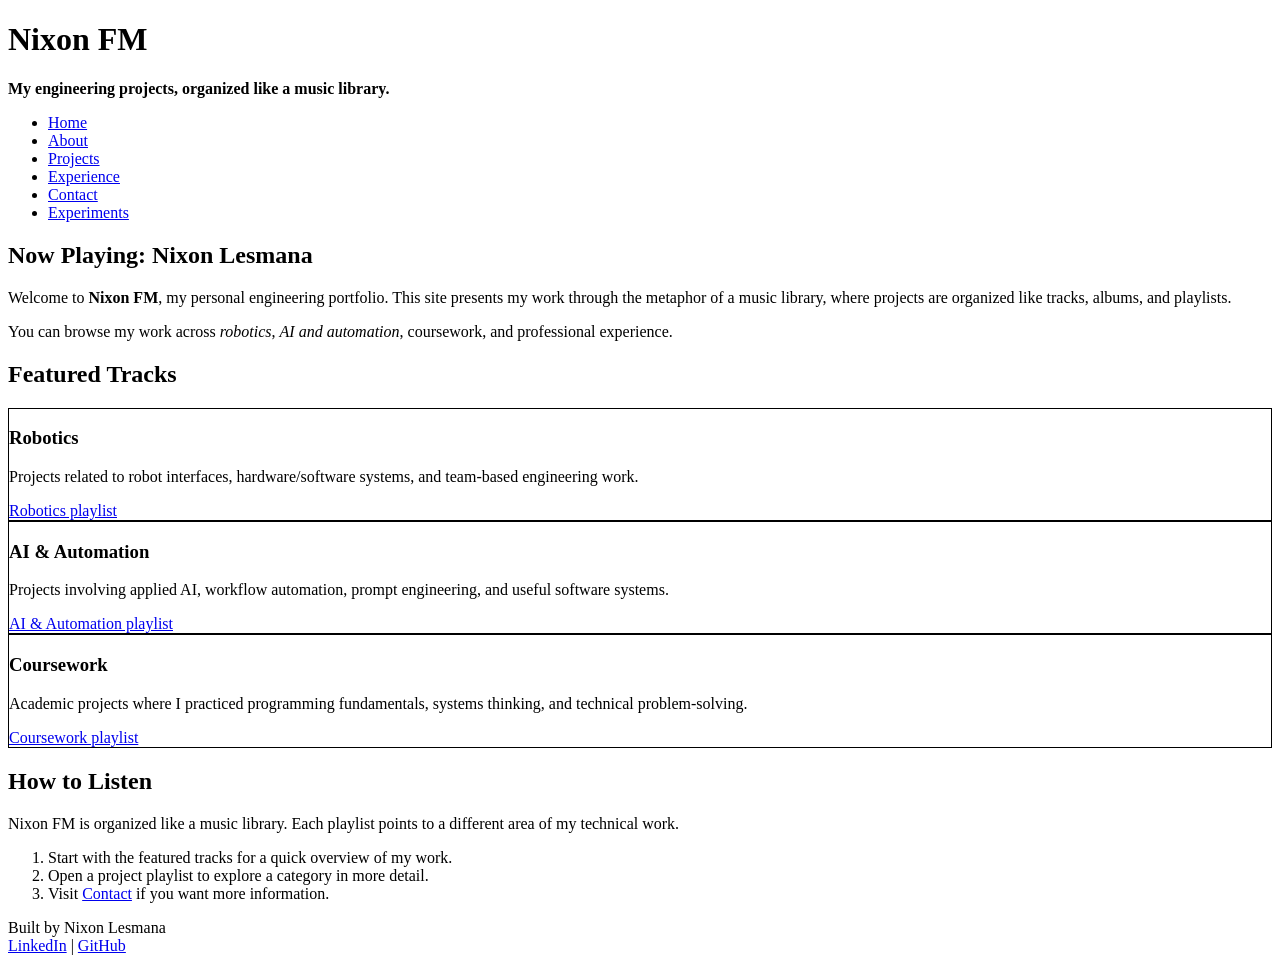
==== index.html @ f8b34757 "Add initial home page structure" ====
<!DOCTYPE html>
<html lang="en">

<head>
    <meta charset="utf-8">
    <meta name="viewport" content="width=device-width, initial-scale=1">
    <meta name="description" content="Nixon FM is Nixon Lesmana's music library inspired engineering portfolio.">
    <title>Nixon FM | Home</title>
    <link rel="author" href="about.html">

    <style>
        project-track {
            display: block;
            border: 1px solid black;
        }
    </style>

    <script>
        class HelloWorld extends HTMLElement {
            connectedCallback() {
                console.log("Hello World!");
            }
        }

        customElements.define("hello-world", HelloWorld);
    </script>
</head>

<body>
    <header>
        <h1>Nixon FM</h1>
        <p><strong>My engineering projects, organized like a music library.</strong></p>

        <nav aria-label="Main navigation">
            <ul>
                <li><a href="index.html" aria-current="page">Home</a></li>
                <li><a href="about.html">About</a></li>
                <li><a href="projects.html">Projects</a></li>
                <li><a href="experience.html">Experience</a></li>
                <li><a href="contact.html">Contact</a></li>
                <li><a href="experiments.html">Experiments</a></li>
            </ul>
        </nav>
    </header>

    <main>
        <section id="intro">
            <h2>Now Playing: Nixon Lesmana</h2>
            <p>
                Welcome to <b>Nixon FM</b>, my personal engineering portfolio. This site presents my work
                through the metaphor of a music library, where projects are organized like tracks,
                albums, and playlists.
            </p>
            <p>
                You can browse my work across <em>robotics</em>, <em>AI and automation</em>,
                coursework, and professional experience.
            </p>
            <hello-world></hello-world>
        </section>

        <section id="featured">
            <h2>Featured Tracks</h2>

            <!-- Custom semantic element for the music-library track -->
            <project-track>
                <article>
                    <h3>Robotics</h3>
                    <p>
                        Projects related to robot interfaces, hardware/software systems, and team-based
                        engineering work.
                    </p>
                    <a href="robotics.html">Robotics playlist</a>
                </article>
            </project-track>

            <project-track>
                <article>
                    <h3>AI &amp; Automation</h3>
                    <p>
                        Projects involving applied AI, workflow automation, prompt engineering, and useful
                        software systems.
                    </p>
                    <a href="ai-automation.html">AI &amp; Automation playlist</a>
                </article>
            </project-track>

            <project-track>
                <article>
                    <h3>Coursework</h3>
                    <p>
                        Academic projects where I practiced programming fundamentals, systems thinking,
                        and technical problem-solving.
                    </p>
                    <a href="coursework.html">Coursework playlist</a>
                </article>
            </project-track>
        </section>

        <section id="library">
            <h2>How to Listen</h2>
            <p>
                Nixon FM is organized like a music library. Each playlist points to a different
                area of my technical work.
            </p>

            <ol>
                <li>Start with the featured tracks for a quick overview of my work.</li>
                <li>Open a project playlist to explore a category in more detail.</li>
                <li>Visit <a href="contact.html">Contact</a> if you want more information.</li>
            </ol>
        </section>
    </main>

    <footer>
        <p>
            <span>Built by Nixon Lesmana</span><br>
            <a href="https://www.linkedin.com/in/nixon-lesmana/">LinkedIn</a> |
            <a href="https://github.com/NixonLesmana">GitHub</a>
        </p>
    </footer>
</body>

</html>
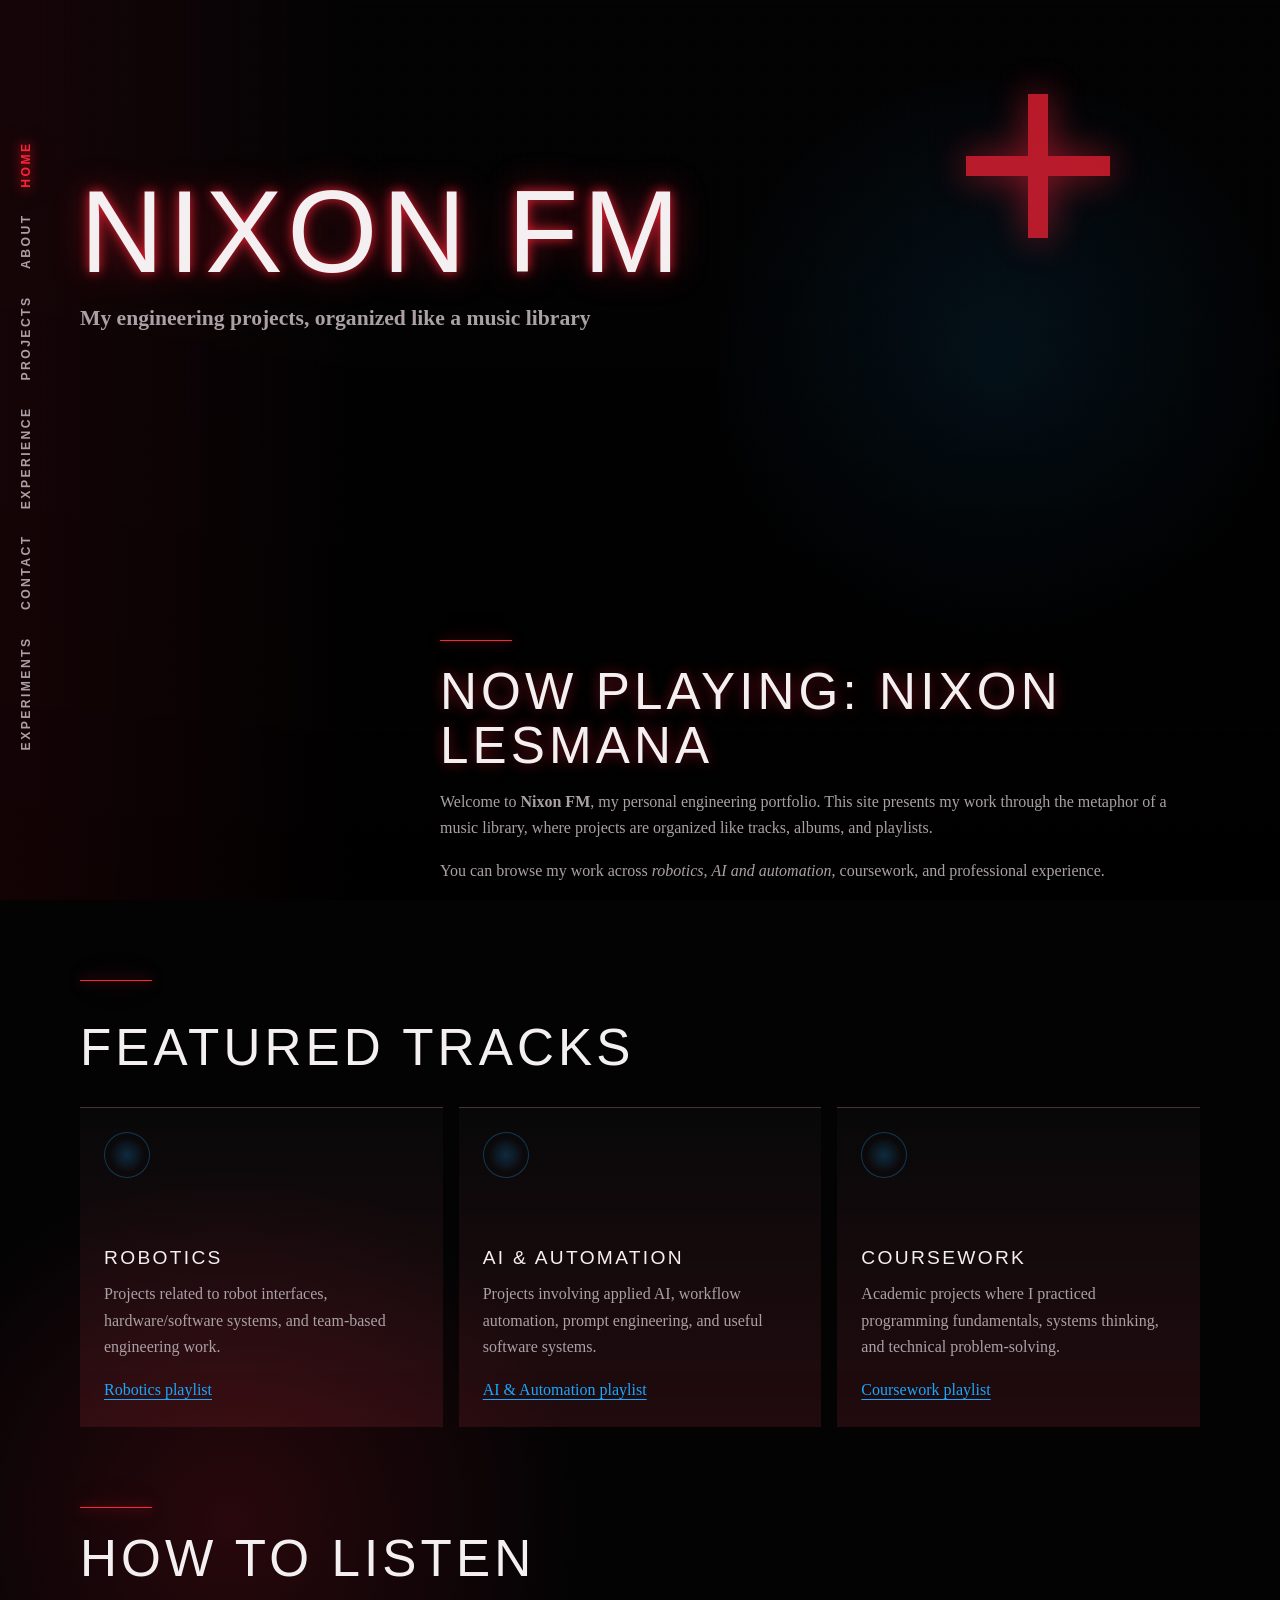
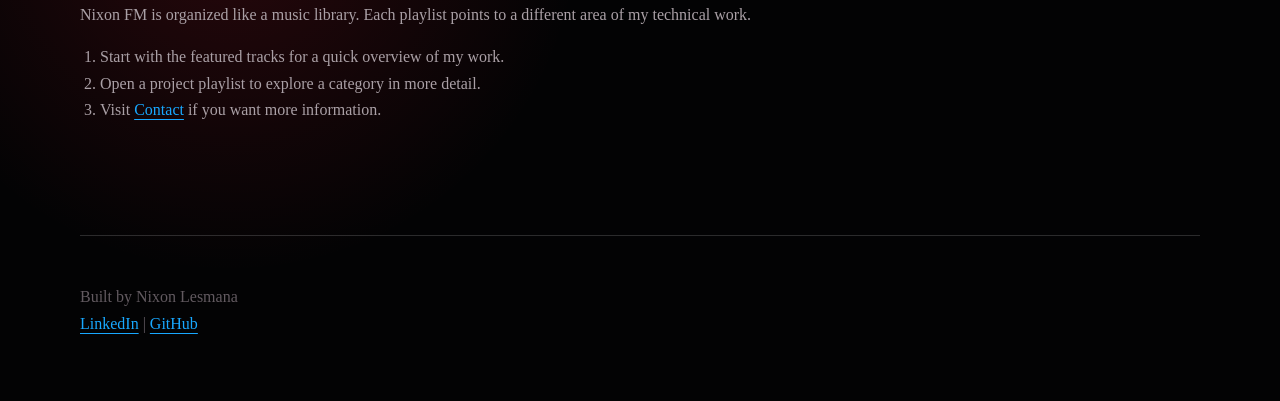
==== commit f0c1449e: "Apply Starboy aesthetic to homepage" ====
--- a/index.html
+++ b/index.html
@@ -7,29 +7,14 @@
     <meta name="description" content="Nixon FM is Nixon Lesmana's music library inspired engineering portfolio.">
     <title>Nixon FM | Home</title>
     <link rel="author" href="about.html">
-
-    <style>
-        project-track {
-            display: block;
-            border: 1px solid black;
-        }
-    </style>
-
-    <script>
-        class HelloWorld extends HTMLElement {
-            connectedCallback() {
-                console.log("Hello World!");
-            }
-        }
-
-        customElements.define("hello-world", HelloWorld);
-    </script>
+    <link rel="stylesheet" href="styles/starboy.css">
+    <script src="scripts/starboy.js" defer></script>
 </head>
 
 <body>
     <header>
         <h1>Nixon FM</h1>
-        <p><strong>My engineering projects, organized like a music library.</strong></p>
+        <p><strong>My engineering projects, organized like a music library</strong></p>
 
         <nav aria-label="Main navigation">
             <ul>
--- a/styles/starboy.css
+++ b/styles/starboy.css
@@ -0,0 +1,367 @@
+:root {
+    --bg: #030304;
+    --ink: #f4f0f2;
+    --muted: #aaa0a6;
+    --dim: #625a60;
+    --red: #ff2338;
+    --blue: #18a8ff;
+    --line: rgba(255, 255, 255, 0.16);
+    --red-glow: 0 0 12px rgba(255, 35, 56, 0.9), 0 0 36px rgba(255, 35, 56, 0.45);
+    --blue-glow: 0 0 18px rgba(24, 168, 255, 0.8), 0 0 42px rgba(24, 168, 255, 0.35);
+    --max: 1120px;
+}
+
+* {
+    box-sizing: border-box;
+}
+
+html {
+    color-scheme: dark;
+}
+
+body {
+    margin: 0;
+    min-height: 100vh;
+    overflow-x: hidden;
+    background:
+        radial-gradient(circle at 78% 18%, rgba(24, 168, 255, 0.13), transparent 18rem),
+        radial-gradient(circle at 18% 76%, rgba(255, 35, 56, 0.15), transparent 22rem),
+        var(--bg);
+    color: var(--ink);
+    font-family: Georgia, "Times New Roman", serif;
+    line-height: 1.65;
+}
+
+/* Film grain / music-video texture */
+body::before {
+    content: "";
+    position: fixed;
+    inset: 0;
+    z-index: -2;
+    pointer-events: none;
+    opacity: 0.22;
+    background-image:
+        linear-gradient(90deg, rgba(255, 255, 255, 0.04) 1px, transparent 1px),
+        linear-gradient(rgba(255, 255, 255, 0.03) 1px, transparent 1px);
+    background-size: 3px 3px;
+}
+
+body::after {
+    content: "";
+    position: fixed;
+    inset: 0;
+    z-index: -1;
+    pointer-events: none;
+    background:
+        linear-gradient(90deg, rgba(255, 35, 56, 0.08), transparent 28%),
+        linear-gradient(180deg, transparent, rgba(0, 0, 0, 0.82));
+}
+
+header,
+main,
+footer {
+    width: min(100% - 2rem, var(--max));
+    margin-inline: auto;
+}
+
+header {
+    position: relative;
+    min-height: 58vh;
+    display: grid;
+    align-content: center;
+    padding: 4rem 0 3rem;
+}
+
+header::after {
+    content: "";
+    width: 9rem;
+    height: 9rem;
+    position: absolute;
+    top: 18%;
+    right: 8%;
+    background:
+        linear-gradient(var(--red), var(--red)) center / 14% 100% no-repeat,
+        linear-gradient(var(--red), var(--red)) center / 100% 14% no-repeat;
+    filter: drop-shadow(0 0 18px rgba(255, 35, 56, 0.85));
+    opacity: 0.72;
+}
+
+h1,
+h2,
+h3,
+p {
+    margin-top: 0;
+}
+
+h1 {
+    max-width: 10ch;
+    margin-bottom: 1rem;
+    font-family: "Helvetica Neue", Helvetica, Arial, sans-serif;
+    font-size: clamp(3rem, 10vw, 7.25rem);
+    font-weight: 300;
+    line-height: 0.9;
+    letter-spacing: 0.04em;
+    text-transform: uppercase;
+    text-shadow: var(--red-glow);
+}
+
+header>p {
+    max-width: 40rem;
+    color: var(--muted);
+    font-size: clamp(1rem, 2vw, 1.35rem);
+}
+
+nav {
+    position: fixed;
+    top: 50%;
+    left: 1rem;
+    z-index: 10;
+    transform: translateY(-50%);
+}
+
+nav ul {
+    display: flex;
+    flex-direction: column;
+    gap: 1.1rem;
+    margin: 0;
+    padding: 0;
+    list-style: none;
+}
+
+nav a {
+    display: inline-block;
+    color: var(--muted);
+    font-family: "Helvetica Neue", Helvetica, Arial, sans-serif;
+    font-size: 0.76rem;
+    font-weight: 600;
+    letter-spacing: 0.2em;
+    text-decoration: none;
+    text-transform: uppercase;
+    writing-mode: vertical-rl;
+    transform: rotate(180deg);
+}
+
+nav a:hover,
+nav a[aria-current="page"] {
+    color: var(--red);
+    text-shadow: var(--red-glow);
+}
+
+main {
+    display: grid;
+    gap: 5rem;
+    padding-bottom: 6rem;
+}
+
+section {
+    position: relative;
+}
+
+section::before {
+    content: "";
+    display: block;
+    width: 4.5rem;
+    height: 1px;
+    margin-bottom: 1.5rem;
+    background: var(--red);
+    box-shadow: var(--red-glow);
+}
+
+h2 {
+    margin-bottom: 1rem;
+    font-family: "Helvetica Neue", Helvetica, Arial, sans-serif;
+    font-size: clamp(1.75rem, 4vw, 3.25rem);
+    font-weight: 300;
+    line-height: 1.05;
+    letter-spacing: 0.08em;
+    text-transform: uppercase;
+    color: var(--ink);
+}
+
+#intro h2 {
+    text-shadow: 0 0 14px rgba(255, 35, 56, 0.45);
+}
+
+h3 {
+    margin-bottom: 0.5rem;
+    font-family: "Helvetica Neue", Helvetica, Arial, sans-serif;
+    font-size: 1.2rem;
+    font-weight: 300;
+    letter-spacing: 0.12em;
+    text-transform: uppercase;
+}
+
+p,
+li {
+    color: var(--muted);
+}
+
+a {
+    color: var(--blue);
+    text-decoration-thickness: 1px;
+    text-underline-offset: 0.25em;
+}
+
+a:hover {
+    color: var(--ink);
+    text-shadow: var(--blue-glow);
+}
+
+#intro {
+    min-height: 42vh;
+    display: grid;
+    align-content: end;
+    max-width: 760px;
+    margin-left: auto;
+}
+
+hello-world {
+    display: block;
+}
+
+#featured {
+    display: grid;
+    grid-template-columns: repeat(3, minmax(0, 1fr));
+    gap: 1rem;
+}
+
+#featured h2 {
+    grid-column: 1 / -1;
+}
+
+project-track {
+    display: block;
+    min-width: 0;
+}
+
+project-track article {
+    min-height: 19rem;
+    display: grid;
+    align-content: end;
+    padding: 1.5rem;
+    border-top: 1px solid var(--line);
+    background:
+        linear-gradient(180deg, transparent, rgba(255, 35, 56, 0.1)),
+        rgba(255, 255, 255, 0.025);
+    transition: background-color 180ms ease, border-color 180ms ease, transform 180ms ease;
+}
+
+project-track article::before {
+    content: "";
+    width: 2.75rem;
+    height: 2.75rem;
+    margin-bottom: 4rem;
+    border: 1px solid rgba(24, 168, 255, 0.3);
+    border-radius: 50%;
+    background: radial-gradient(circle, rgba(24, 168, 255, 0.22), transparent 58%);
+    transition: box-shadow 180ms ease, border-color 180ms ease;
+}
+
+project-track article:hover {
+    transform: translateY(-0.35rem);
+    border-color: var(--blue);
+    background-color: rgba(24, 168, 255, 0.045);
+}
+
+project-track article:hover::before {
+    border-color: var(--blue);
+    box-shadow: var(--blue-glow);
+}
+
+#library {
+    max-width: 680px;
+}
+
+ol {
+    padding-left: 1.25rem;
+}
+
+footer {
+    padding: 3rem 0 4rem;
+    border-top: 1px solid var(--line);
+}
+
+footer p {
+    margin-bottom: 0;
+    color: var(--dim);
+}
+
+:focus-visible {
+    outline: 2px solid var(--blue);
+    outline-offset: 5px;
+}
+
+::selection {
+    background: var(--red);
+    color: white;
+}
+
+@media (max-width: 860px) {
+
+    header,
+    main,
+    footer {
+        width: min(100% - 1.25rem, var(--max));
+    }
+
+    header {
+        min-height: auto;
+        padding: 5rem 0 3rem;
+    }
+
+    header::after {
+        width: 4.5rem;
+        height: 4.5rem;
+        top: 2rem;
+        right: 0;
+    }
+
+    nav {
+        position: static;
+        transform: none;
+        margin-top: 2rem;
+    }
+
+    nav ul {
+        flex-flow: row wrap;
+        gap: 0.75rem;
+    }
+
+    nav a {
+        writing-mode: horizontal-tb;
+        transform: none;
+        padding: 0.35rem 0;
+    }
+
+    main {
+        gap: 4rem;
+    }
+
+    #intro {
+        min-height: auto;
+        margin-left: 0;
+    }
+
+    #featured {
+        grid-template-columns: 1fr;
+        width: 100%;
+        max-width: 100%;
+        overflow-x: visible;
+    }
+
+    project-track article {
+        min-height: 15rem;
+    }
+}
+
+@media (prefers-reduced-motion: reduce) {
+
+    *,
+    *::before,
+    *::after {
+        scroll-behavior: auto;
+        transition-duration: 0.01ms;
+        animation-duration: 0.01ms;
+        animation-iteration-count: 1;
+    }
+}
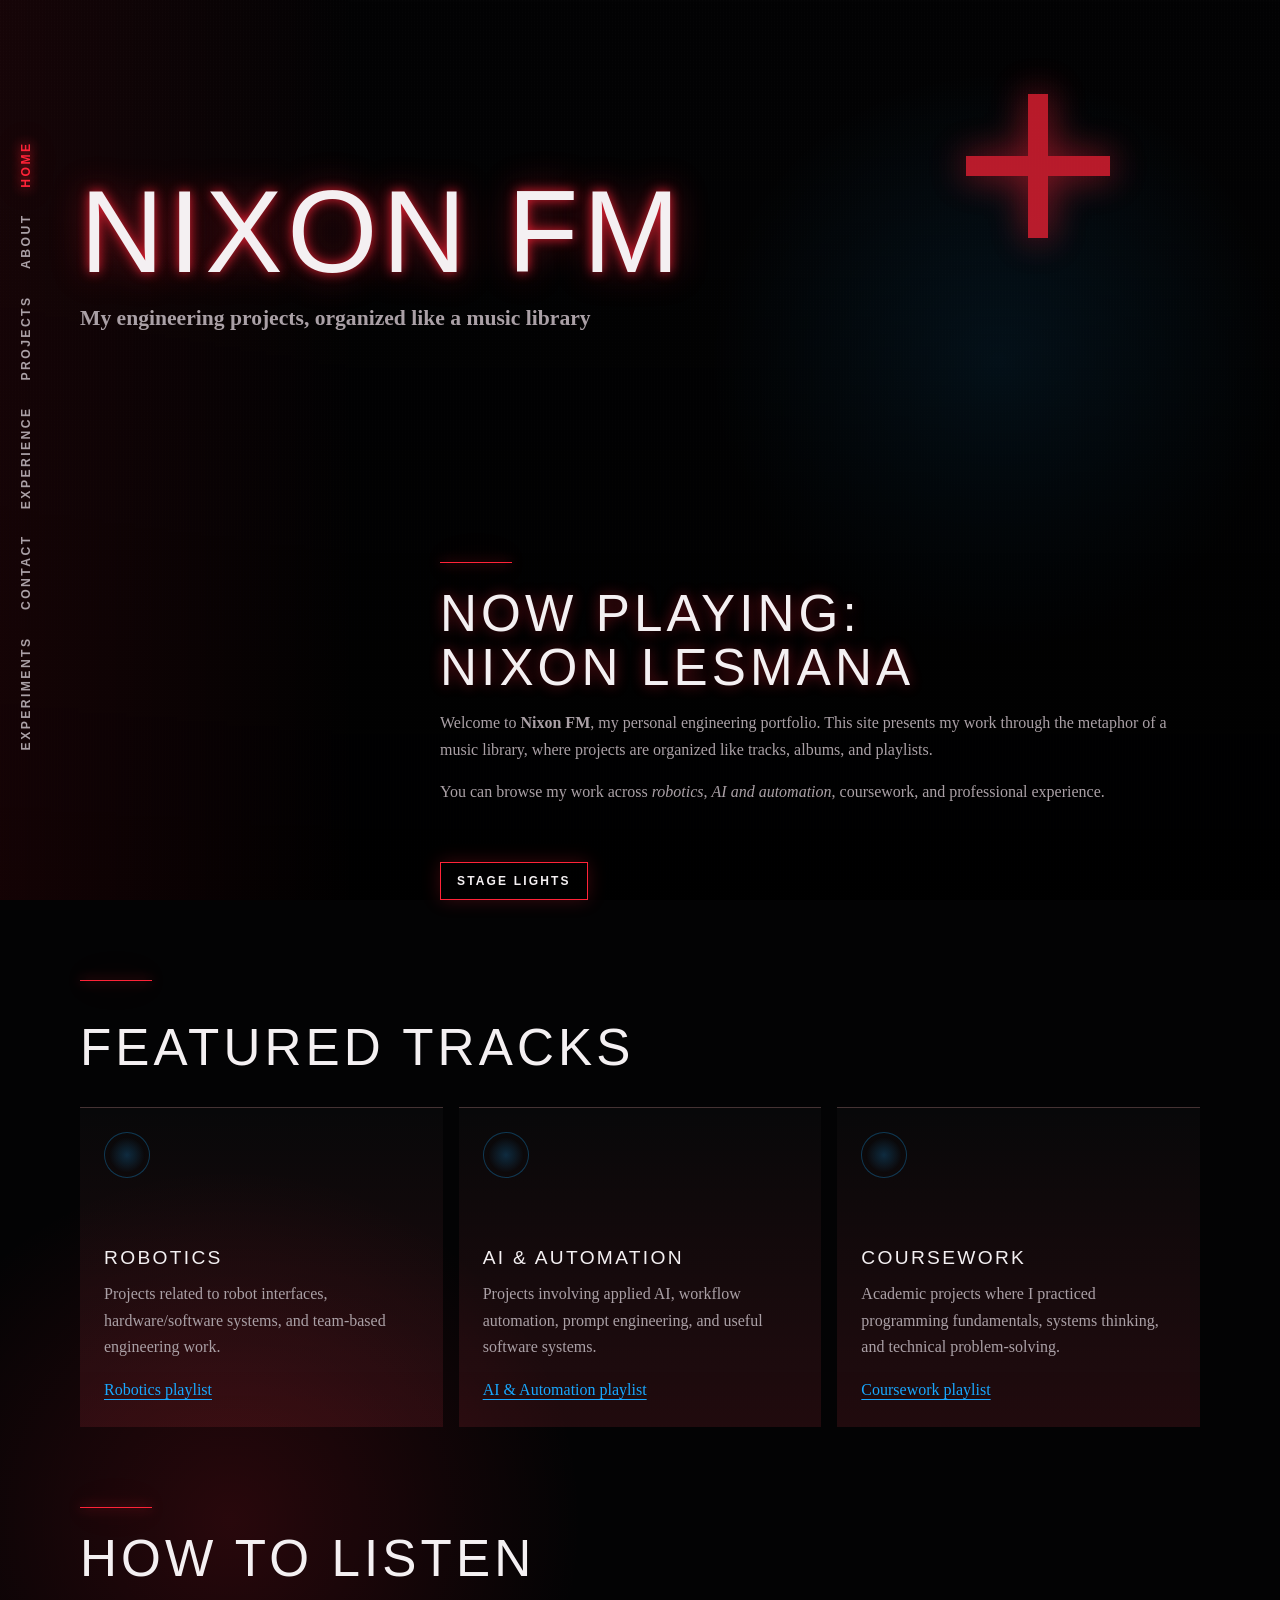
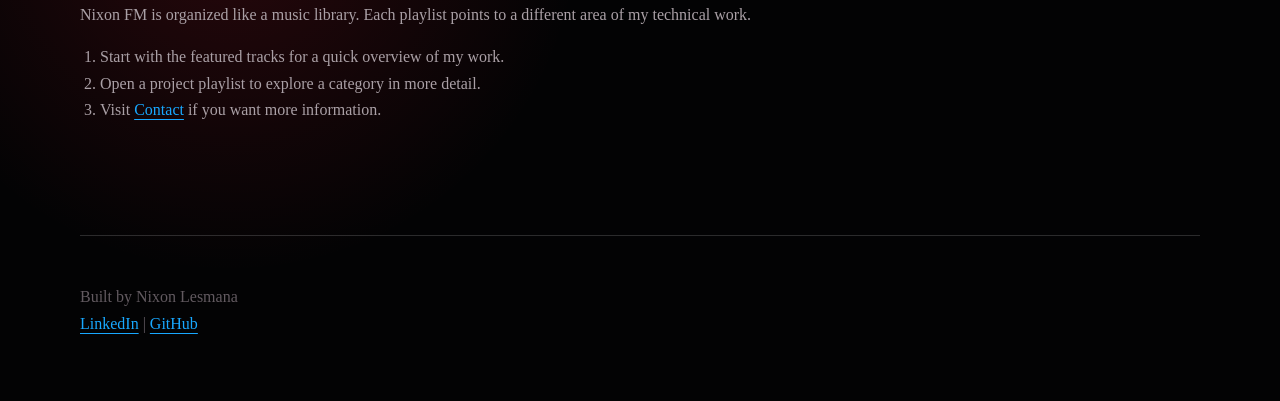
==== commit c06dac78: "Add Stage Lights homepage interaction" ====
--- a/index.html
+++ b/index.html
@@ -30,7 +30,7 @@
 
     <main>
         <section id="intro">
-            <h2>Now Playing: Nixon Lesmana</h2>
+            <h2>Now Playing:<br>Nixon Lesmana</h2>
             <p>
                 Welcome to <b>Nixon FM</b>, my personal engineering portfolio. This site presents my work
                 through the metaphor of a music library, where projects are organized like tracks,
@@ -40,6 +40,9 @@
                 You can browse my work across <em>robotics</em>, <em>AI and automation</em>,
                 coursework, and professional experience.
             </p>
+            <button id="stage-light-toggle" type="button" aria-pressed="false">
+                Stage Lights
+            </button>
             <hello-world></hello-world>
         </section>
 
--- a/styles/starboy.css
+++ b/styles/starboy.css
@@ -215,6 +215,54 @@
     margin-left: auto;
 }
 
+button {
+    width: fit-content;
+    margin-top: 1rem;
+    padding: 0.7rem 1rem;
+    border: 1px solid var(--red);
+    border-radius: 0;
+    background: transparent;
+    color: var(--ink);
+    font-family: "Helvetica Neue", Helvetica, Arial, sans-serif;
+    font-size: 0.75rem;
+    font-weight: 700;
+    letter-spacing: 0.18em;
+    text-transform: uppercase;
+    cursor: pointer;
+    box-shadow: 0 0 18px rgba(255, 35, 56, 0.22);
+}
+
+button:hover {
+    background: rgba(255, 35, 56, 0.12);
+    text-shadow: var(--red-glow);
+}
+
+#stage-light-toggle {
+    margin-top: 2.5rem;
+}
+
+body.stage-lights-on {
+    background:
+        radial-gradient(circle at 70% 20%, rgba(24, 168, 255, 0.24), transparent 20rem),
+        radial-gradient(circle at 24% 72%, rgba(255, 35, 56, 0.28), transparent 24rem),
+        radial-gradient(circle at 50% 45%, rgba(255, 255, 255, 0.08), transparent 18rem),
+        var(--bg);
+}
+
+body.stage-lights-on header::after {
+    opacity: 1;
+    filter:
+        drop-shadow(0 0 18px rgba(255, 35, 56, 0.95)) drop-shadow(0 0 42px rgba(255, 35, 56, 0.7));
+}
+
+body.stage-lights-on h1,
+body.stage-lights-on #intro h2 {
+    text-shadow:
+        0 0 12px rgba(255, 255, 255, 0.85),
+        0 0 28px rgba(255, 35, 56, 0.85),
+        0 0 58px rgba(24, 168, 255, 0.35);
+}
+
 hello-world {
     display: block;
 }
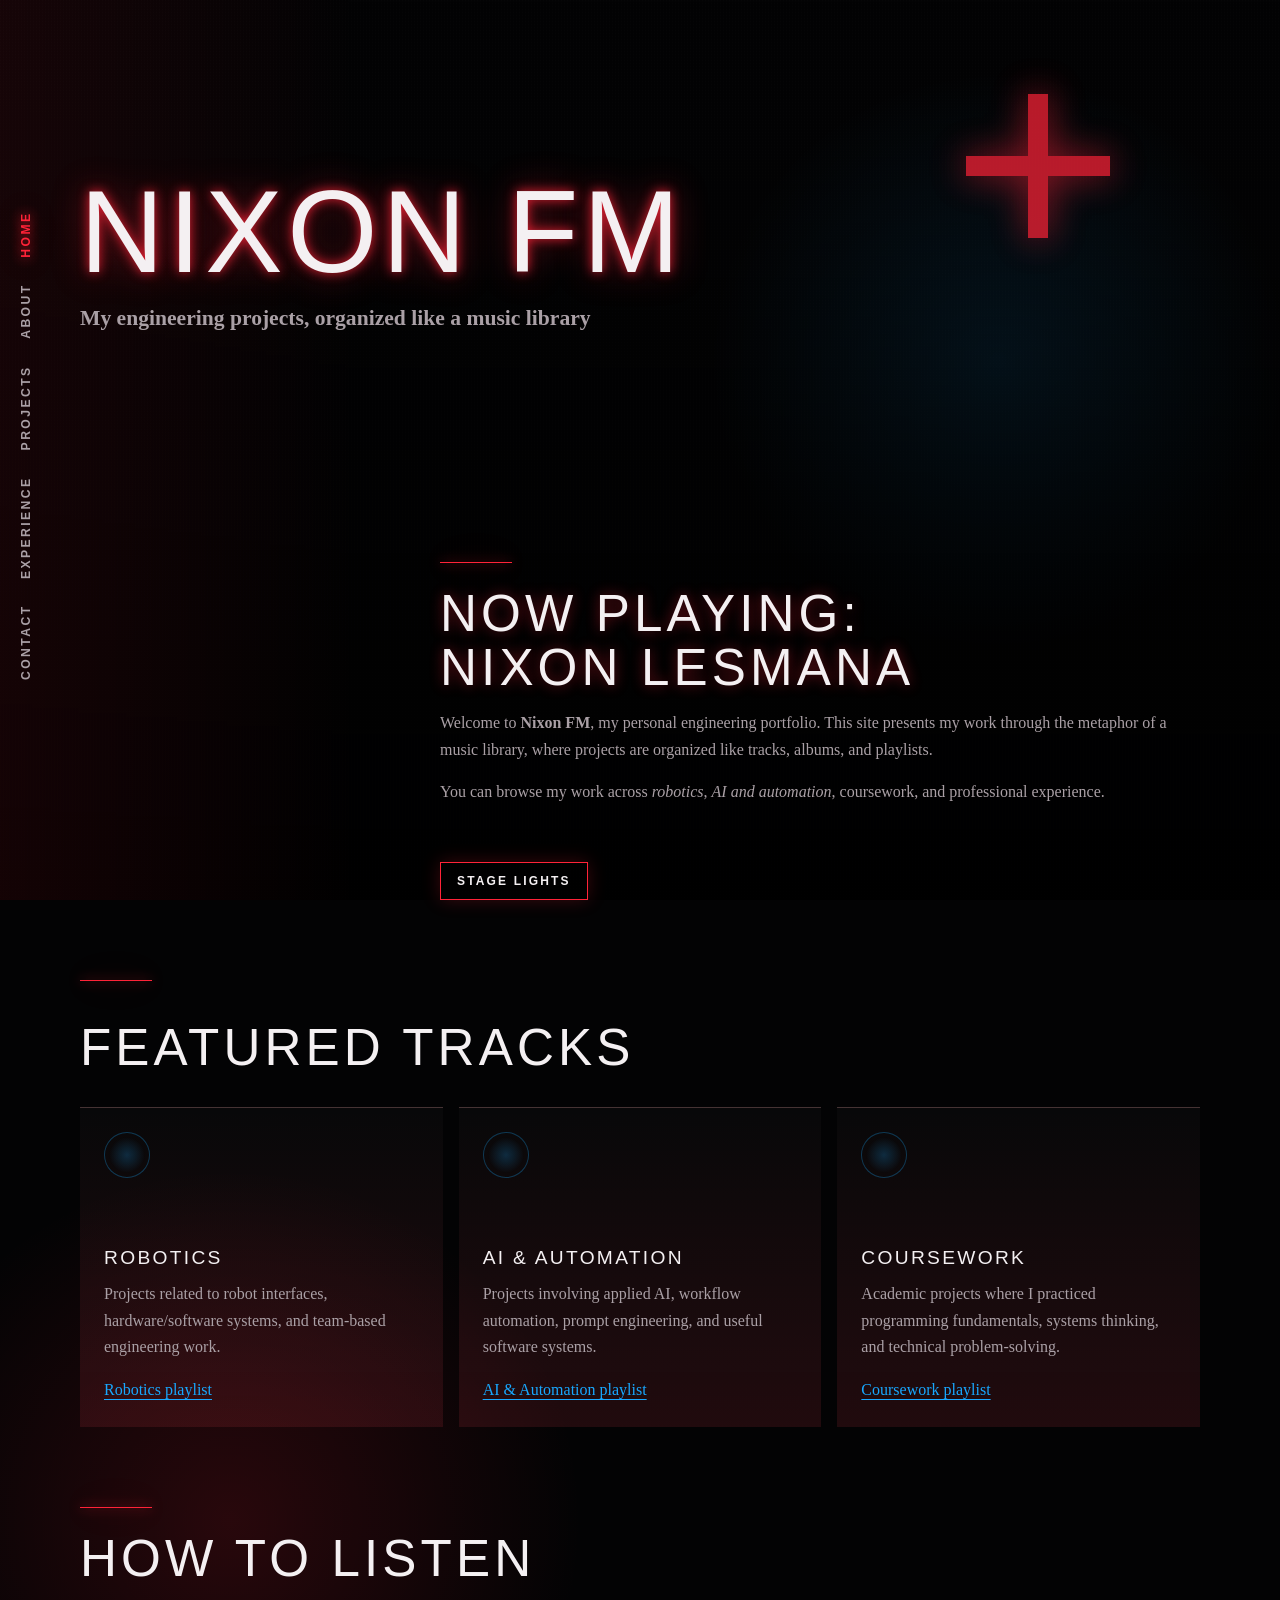
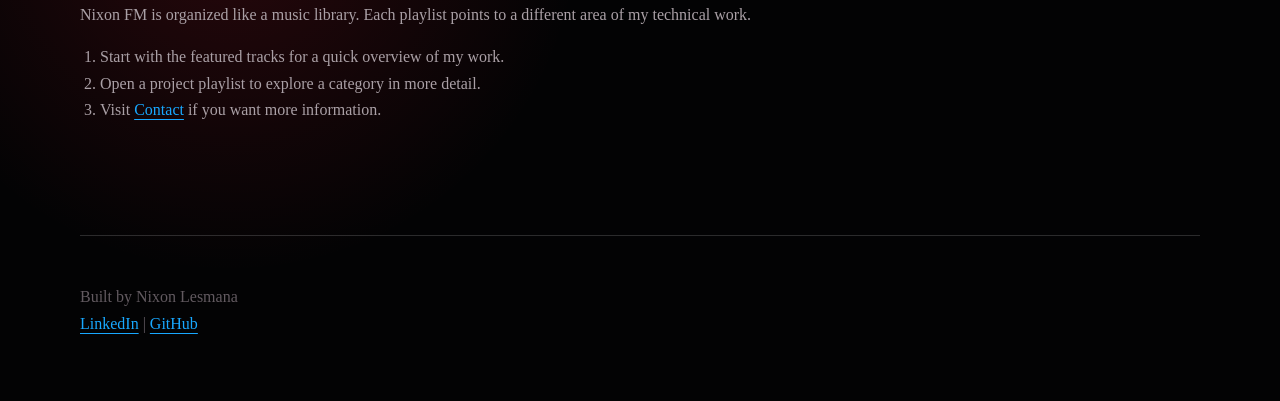
==== commit 5ca5724c: "Remove experiments page" ====
--- a/index.html
+++ b/index.html
@@ -23,7 +23,6 @@
                 <li><a href="projects.html">Projects</a></li>
                 <li><a href="experience.html">Experience</a></li>
                 <li><a href="contact.html">Contact</a></li>
-                <li><a href="experiments.html">Experiments</a></li>
             </ul>
         </nav>
     </header>
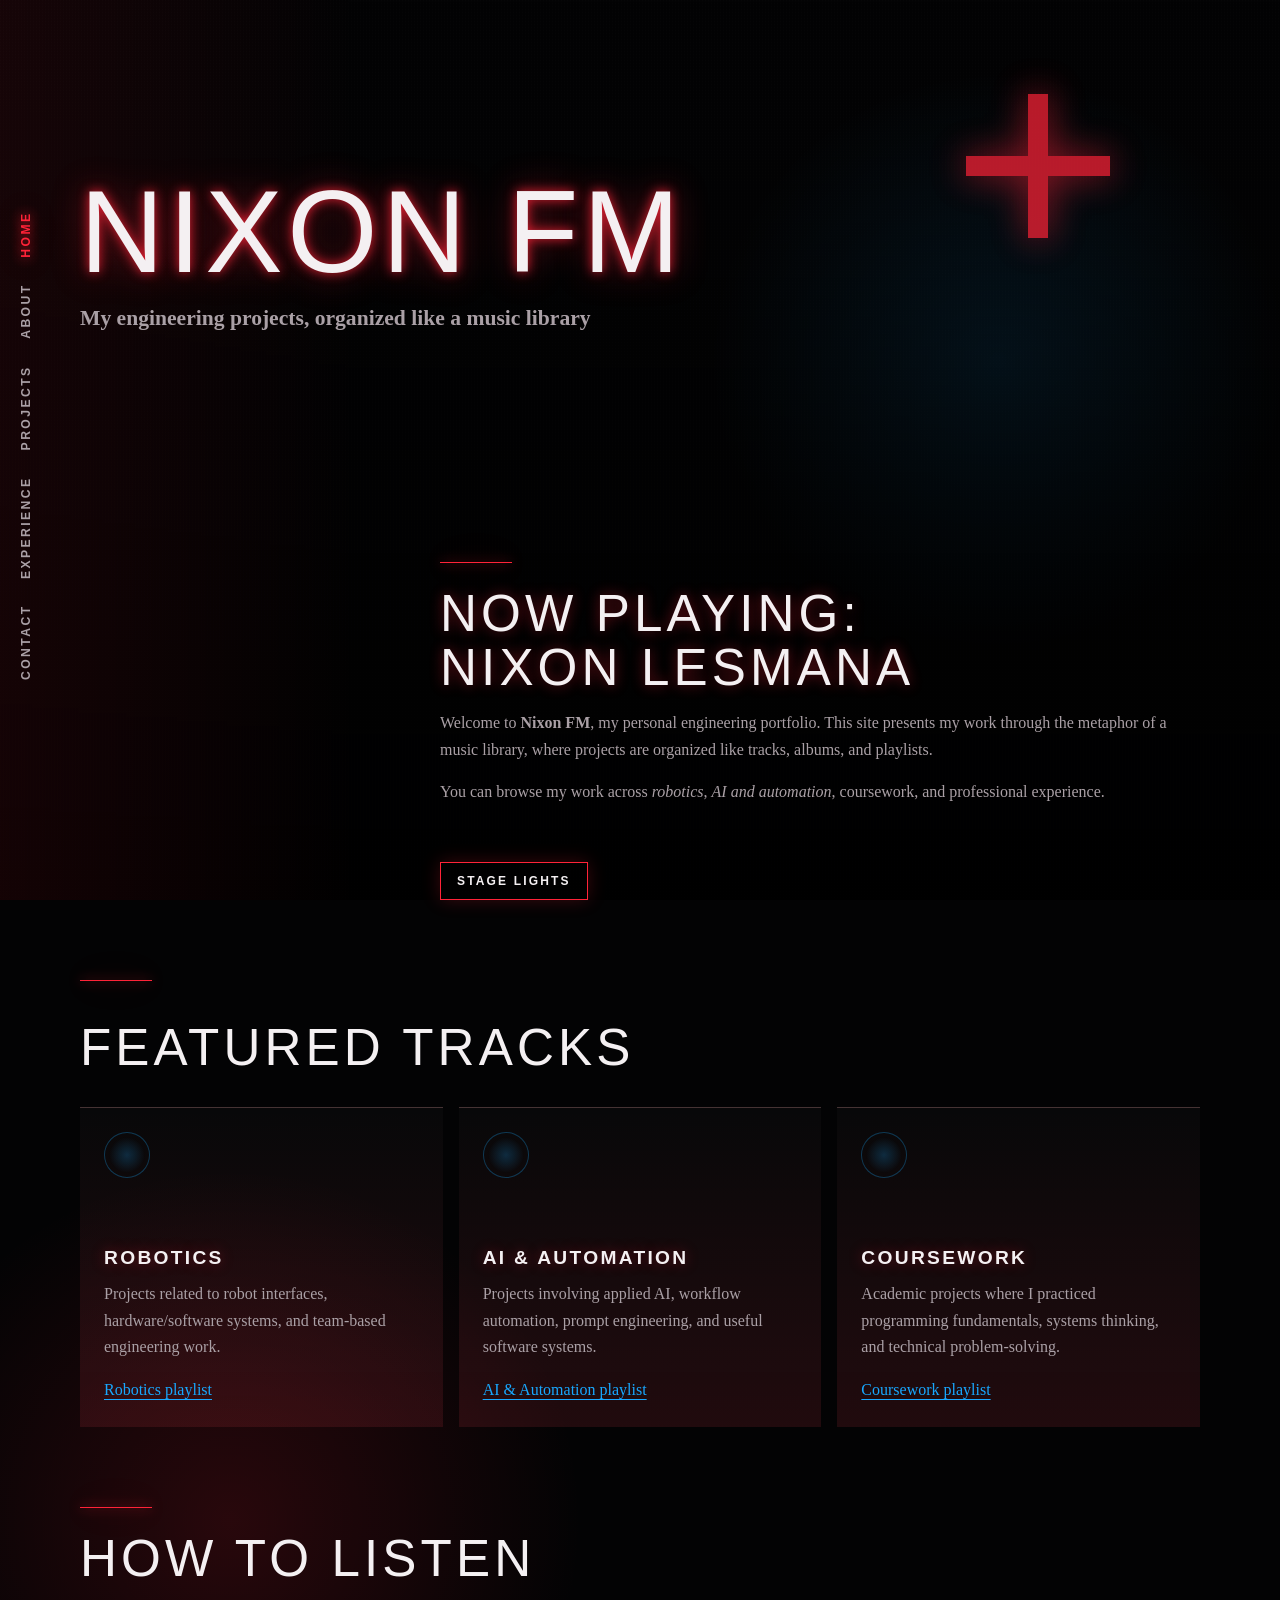
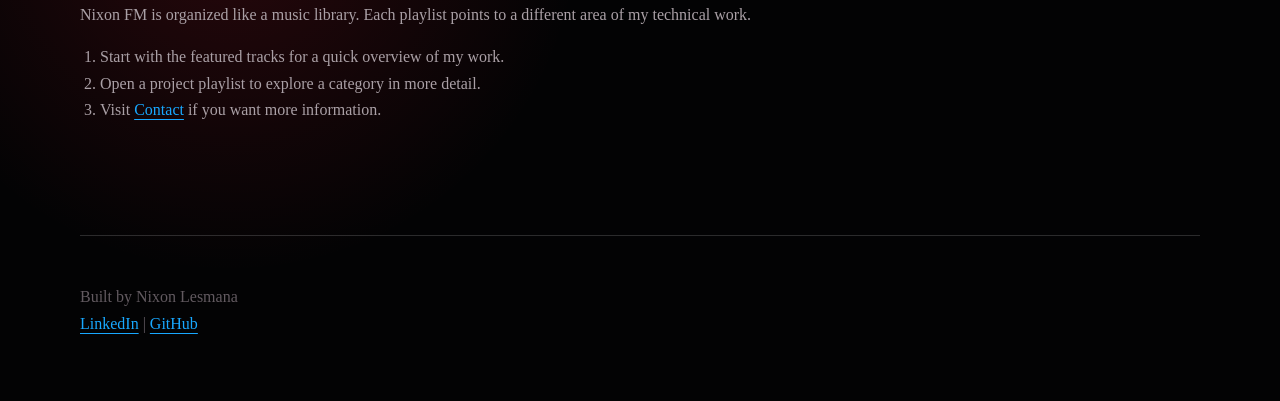
==== commit caee7905: "Add site favicon" ====
--- a/index.html
+++ b/index.html
@@ -8,6 +8,7 @@
     <title>Nixon FM | Home</title>
     <link rel="author" href="about.html">
     <link rel="stylesheet" href="styles/starboy.css">
+    <link rel="icon" href="images/favicon.svg" type="image/svg+xml">
     <script src="scripts/starboy.js" defer></script>
 </head>
 
--- a/styles/starboy.css
+++ b/styles/starboy.css
@@ -215,6 +215,158 @@
     margin-left: auto;
 }
 
+#profile,
+#current-rotation,
+#off-the-clock {
+    max-width: 68rem;
+}
+
+#profile p,
+#current-rotation p,
+#current-rotation ul,
+#off-the-clock p {
+    max-width: 68rem;
+}
+
+.profile-player {
+    position: relative;
+    display: grid;
+    grid-template-columns: minmax(14rem, 20rem) 1fr;
+    gap: 2rem;
+    align-items: stretch;
+    max-width: 68rem;
+    margin: 1.5rem 0 2.5rem;
+    padding: 1.5rem;
+    border-top: 1px solid var(--line);
+    background:
+        linear-gradient(180deg, rgba(24, 168, 255, 0.06), rgba(255, 35, 56, 0.08)),
+        rgba(255, 255, 255, 0.025);
+}
+
+.profile-player::after {
+    content: "";
+    width: 7rem;
+    height: 7rem;
+    position: absolute;
+    right: 1.25rem;
+    bottom: 1.25rem;
+    border: 1px solid rgba(24, 168, 255, 0.35);
+    border-radius: 50%;
+    background:
+        radial-gradient(circle, rgba(24, 168, 255, 0.2), transparent 28%),
+        radial-gradient(circle, transparent 42%, rgba(255, 35, 56, 0.16) 43%, transparent 46%);
+    box-shadow: var(--blue-glow);
+    opacity: 0.45;
+}
+
+.profile-player picture {
+    position: relative;
+    z-index: 1;
+    display: block;
+}
+
+.profile-player img {
+    display: block;
+    width: 100%;
+    aspect-ratio: 1 / 1;
+    object-fit: cover;
+    border-top: 1px solid var(--line);
+}
+
+.profile-player-info {
+    position: relative;
+    z-index: 1;
+    display: grid;
+    grid-template-rows: auto auto 1fr;
+    min-height: 100%;
+}
+
+.eyebrow {
+    margin-bottom: 0.5rem;
+    color: var(--red);
+    font-family: "Helvetica Neue", Helvetica, Arial, sans-serif;
+    font-size: 0.85rem;
+    font-weight: 700;
+    letter-spacing: 0.2em;
+    text-transform: uppercase;
+}
+
+.profile-player-info h3 {
+    margin-bottom: 1rem;
+    color: var(--ink);
+    text-shadow: 0 0 14px rgba(255, 35, 56, 0.35);
+}
+
+.profile-player-info dl {
+    display: grid;
+    align-content: space-between;
+    gap: 0.75rem;
+    margin: 0;
+}
+
+.profile-player-info div {
+    display: grid;
+    gap: 0.1rem;
+}
+
+.profile-player-info dt {
+    color: var(--dim);
+    font-family: "Helvetica Neue", Helvetica, Arial, sans-serif;
+    font-size: 0.7rem;
+    font-weight: 700;
+    letter-spacing: 0.14em;
+    text-transform: uppercase;
+}
+
+.profile-player-info dd {
+    margin: 0;
+    color: var(--muted);
+}
+
+form {
+    max-width: 36rem;
+}
+
+fieldset {
+    border: 1px solid var(--line);
+    padding: 1rem;
+}
+
+form p {
+    margin-bottom: 0.85rem;
+}
+
+legend {
+    padding: 0 0.5rem;
+    color: var(--ink);
+    font-family: "Helvetica Neue", Helvetica, Arial, sans-serif;
+    letter-spacing: 0.12em;
+    text-transform: uppercase;
+}
+
+label {
+    color: var(--ink);
+    font-family: "Helvetica Neue", Helvetica, Arial, sans-serif;
+    font-size: 0.8rem;
+    letter-spacing: 0.12em;
+    text-transform: uppercase;
+}
+
+input,
+textarea {
+    width: 100%;
+    margin-top: 0.35rem;
+    padding: 0.75rem;
+    border: 1px solid var(--line);
+    background: rgba(255, 255, 255, 0.04);
+    color: var(--ink);
+    font: inherit;
+}
+
+textarea {
+    resize: vertical;
+}
+
 button {
     width: fit-content;
     margin-top: 1rem;
@@ -277,9 +429,88 @@
     grid-column: 1 / -1;
 }
 
+#playlists {
+    display: grid;
+    grid-template-columns: repeat(2, minmax(0, 1fr));
+    gap: 1.25rem;
+    align-items: stretch;
+}
+
+#playlists h2 {
+    grid-column: 1 / -1;
+}
+
+#playlists project-track {
+    height: 100%;
+}
+
+#playlists project-track article {
+    min-height: 32rem;
+    height: 100%;
+    display: flex;
+    flex-direction: column;
+}
+
+#playlists project-track article::before {
+    flex: 0 0 auto;
+    margin-bottom: 2.5rem;
+}
+
+#playlists project-track p:last-child {
+    margin-top: auto;
+    margin-bottom: 0;
+}
+
+.playlist-links {
+    display: grid;
+    grid-template-columns: repeat(3, minmax(0, 1fr));
+    gap: 1rem;
+}
+
+.playlist-links a {
+    display: grid;
+    gap: 0.7rem;
+    min-height: 9rem;
+    padding: 1.25rem;
+    border-top: 1px solid var(--line);
+    background:
+        linear-gradient(180deg, rgba(24, 168, 255, 0.06), rgba(255, 35, 56, 0.08)),
+        rgba(255, 255, 255, 0.025);
+    text-decoration: none;
+    transition: border-color 180ms ease, background-color 180ms ease, transform 180ms ease;
+}
+
+.playlist-links a:hover {
+    transform: translateY(-0.25rem);
+    border-color: var(--blue);
+    background-color: rgba(24, 168, 255, 0.045);
+}
+
+.playlist-links span {
+    color: var(--ink);
+    font-family: "Helvetica Neue", Helvetica, Arial, sans-serif;
+    font-size: 0.95rem;
+    font-weight: 700;
+    letter-spacing: 0.12em;
+    text-transform: uppercase;
+}
+
+.playlist-links small {
+    color: var(--muted);
+    font-family: Georgia, "Times New Roman", serif;
+    font-size: 0.95rem;
+    line-height: 1.55;
+}
+
 project-track {
     display: block;
     min-width: 0;
+}
+
+project-track h3 {
+    color: var(--ink);
+    font-weight: 600;
+    text-shadow: 0 0 14px rgba(255, 35, 56, 0.35);
 }
 
 project-track article {
@@ -316,6 +547,47 @@
     box-shadow: var(--blue-glow);
 }
 
+project-track strong {
+    color: var(--ink);
+}
+
+project-track article>p,
+project-track article>ul,
+.track-summary,
+.track-detail {
+    max-width: 68rem;
+}
+
+#ai-automation-tracks,
+#robotics-tracks,
+#coursework-tracks {
+    display: grid;
+    gap: 5rem;
+}
+
+#ai-automation-tracks h2,
+#robotics-tracks h2,
+#coursework-tracks h2 {
+    margin-bottom: 0;
+}
+
+.track-detail {
+    margin-top: 1.6rem;
+    padding-top: 1.1rem;
+    border-top: 1px solid rgba(255, 255, 255, 0.12);
+}
+
+.track-detail::before {
+    content: none;
+}
+
+.track-detail h4 {
+    margin: 0 0 1rem;
+    color: var(--ink);
+    font-family: Georgia, "Times New Roman", serif;
+    font-size: 1.05rem;
+}
+
 #library {
     max-width: 680px;
 }
@@ -385,16 +657,34 @@
         gap: 4rem;
     }
 
+    .profile-player {
+        grid-template-columns: 1fr;
+    }
+
+    .profile-player::after {
+        width: 5rem;
+        height: 5rem;
+    }
+
     #intro {
         min-height: auto;
         margin-left: 0;
     }
 
-    #featured {
+    #featured,
+    #playlists {
         grid-template-columns: 1fr;
         width: 100%;
         max-width: 100%;
         overflow-x: visible;
+    }
+
+    #playlists project-track article {
+        min-height: auto;
+    }
+
+    .playlist-links {
+        grid-template-columns: 1fr;
     }
 
     project-track article {
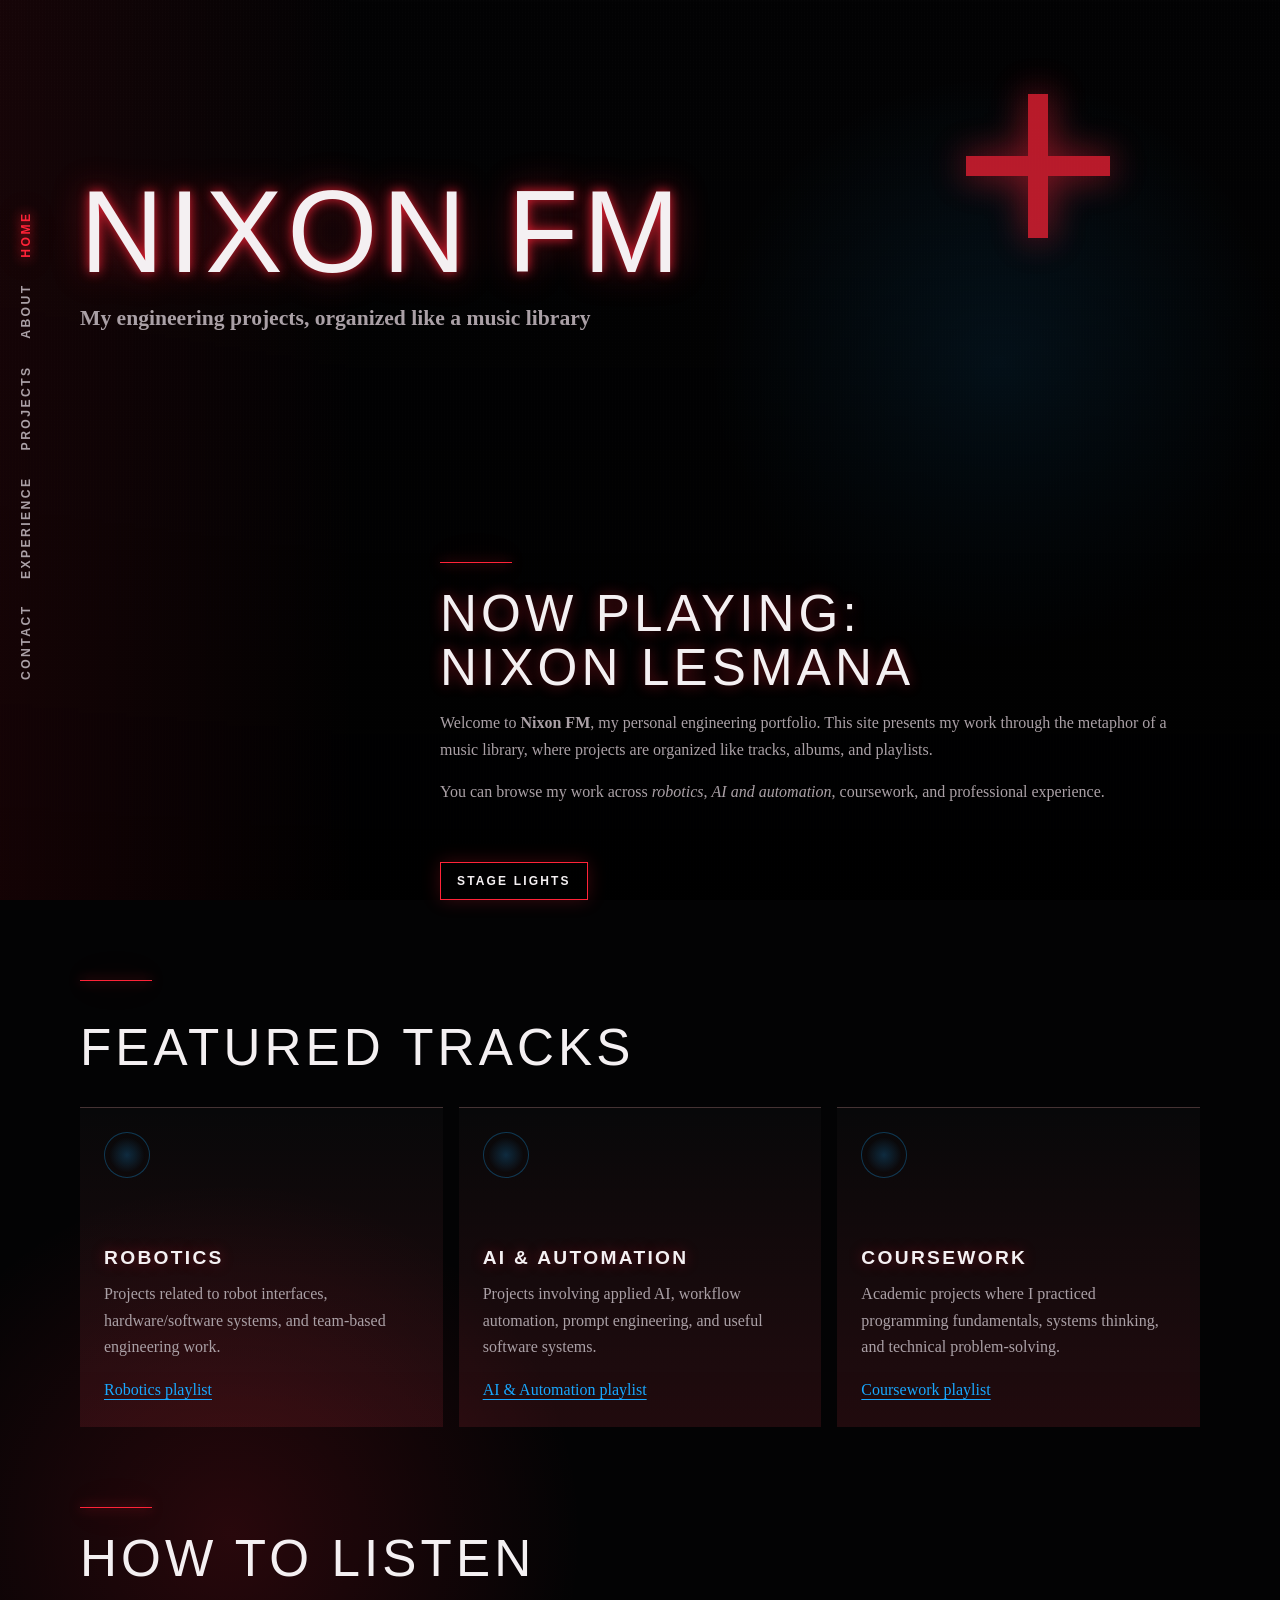
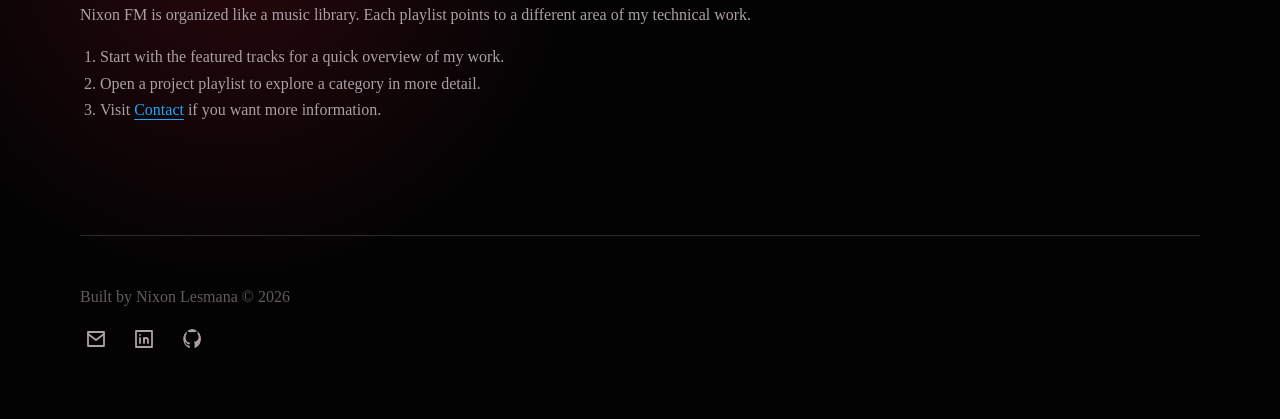
==== commit aaf5b087: "Add footer social icons" ====
--- a/index.html
+++ b/index.html
@@ -100,11 +100,34 @@
     </main>
 
     <footer>
-        <p>
-            <span>Built by Nixon Lesmana</span><br>
-            <a href="https://www.linkedin.com/in/nixon-lesmana/">LinkedIn</a> |
-            <a href="https://github.com/NixonLesmana">GitHub</a>
-        </p>
+        <p>Built by Nixon Lesmana © 2026</p>
+
+        <div class="social-links" aria-label="Social links">
+            <a href="mailto:nlesmana@ucsd.edu" aria-label="Email">
+                <svg aria-hidden="true" viewBox="0 0 24 24">
+                    <path d="M4 5h16v14H4z"></path>
+                    <path d="m4 7 8 6 8-6"></path>
+                </svg>
+            </a>
+
+            <a href="https://www.linkedin.com/in/nixon-lesmana/" aria-label="LinkedIn">
+                <svg aria-hidden="true" viewBox="0 0 24 24">
+                    <path d="M4 4h16v16H4z"></path>
+                    <path d="M8 11v5"></path>
+                    <path d="M8 8v.01"></path>
+                    <path d="M12 16v-5"></path>
+                    <path d="M12 13a2 2 0 0 1 4 0v3"></path>
+                </svg>
+            </a>
+
+            <a href="https://github.com/NixonLesmana" aria-label="GitHub">
+                <svg aria-hidden="true" viewBox="0 0 24 24">
+                    <path
+                        d="M12 2a10 10 0 0 0-3 19c.5.1.7-.2.7-.5v-2c-2.9.6-3.5-1.2-3.5-1.2-.5-1.1-1.1-1.4-1.1-1.4-.9-.6.1-.6.1-.6 1 0 1.5 1 1.5 1 .9 1.5 2.4 1.1 3 .8.1-.7.4-1.1.7-1.4-2.3-.3-4.7-1.1-4.7-5A3.9 3.9 0 0 1 6.7 7c-.1-.3-.4-1.3.1-2.7 0 0 .9-.3 2.8 1a9.7 9.7 0 0 1 5 0c1.9-1.3 2.8-1 2.8-1 .5 1.4.2 2.4.1 2.7a3.9 3.9 0 0 1 1.1 2.7c0 3.9-2.4 4.7-4.7 5 .4.3.7 1 .7 2v3.8c0 .3.2.6.7.5A10 10 0 0 0 12 2z">
+                    </path>
+                </svg>
+            </a>
+        </div>
     </footer>
 </body>
 
--- a/styles/starboy.css
+++ b/styles/starboy.css
@@ -602,8 +602,45 @@
 }
 
 footer p {
-    margin-bottom: 0;
+    margin-bottom: 0.8rem;
     color: var(--dim);
+}
+
+.social-links {
+    display: flex;
+    gap: 1rem;
+    align-items: center;
+}
+
+.social-links a {
+    display: inline-grid;
+    place-items: center;
+    width: 2rem;
+    height: 2rem;
+    color: var(--muted);
+    text-decoration: none;
+    transition: color 180ms ease, transform 180ms ease, filter 180ms ease;
+}
+
+.social-links a:hover {
+    color: var(--blue);
+    transform: translateY(-0.15rem);
+    filter: drop-shadow(0 0 10px rgba(24, 168, 255, 0.55));
+}
+
+.social-links svg {
+    width: 1.5rem;
+    height: 1.5rem;
+    fill: none;
+    stroke: currentColor;
+    stroke-width: 1.8;
+    stroke-linecap: round;
+    stroke-linejoin: round;
+}
+
+.social-links a[aria-label="GitHub"] svg {
+    fill: currentColor;
+    stroke: none;
 }
 
 :focus-visible {
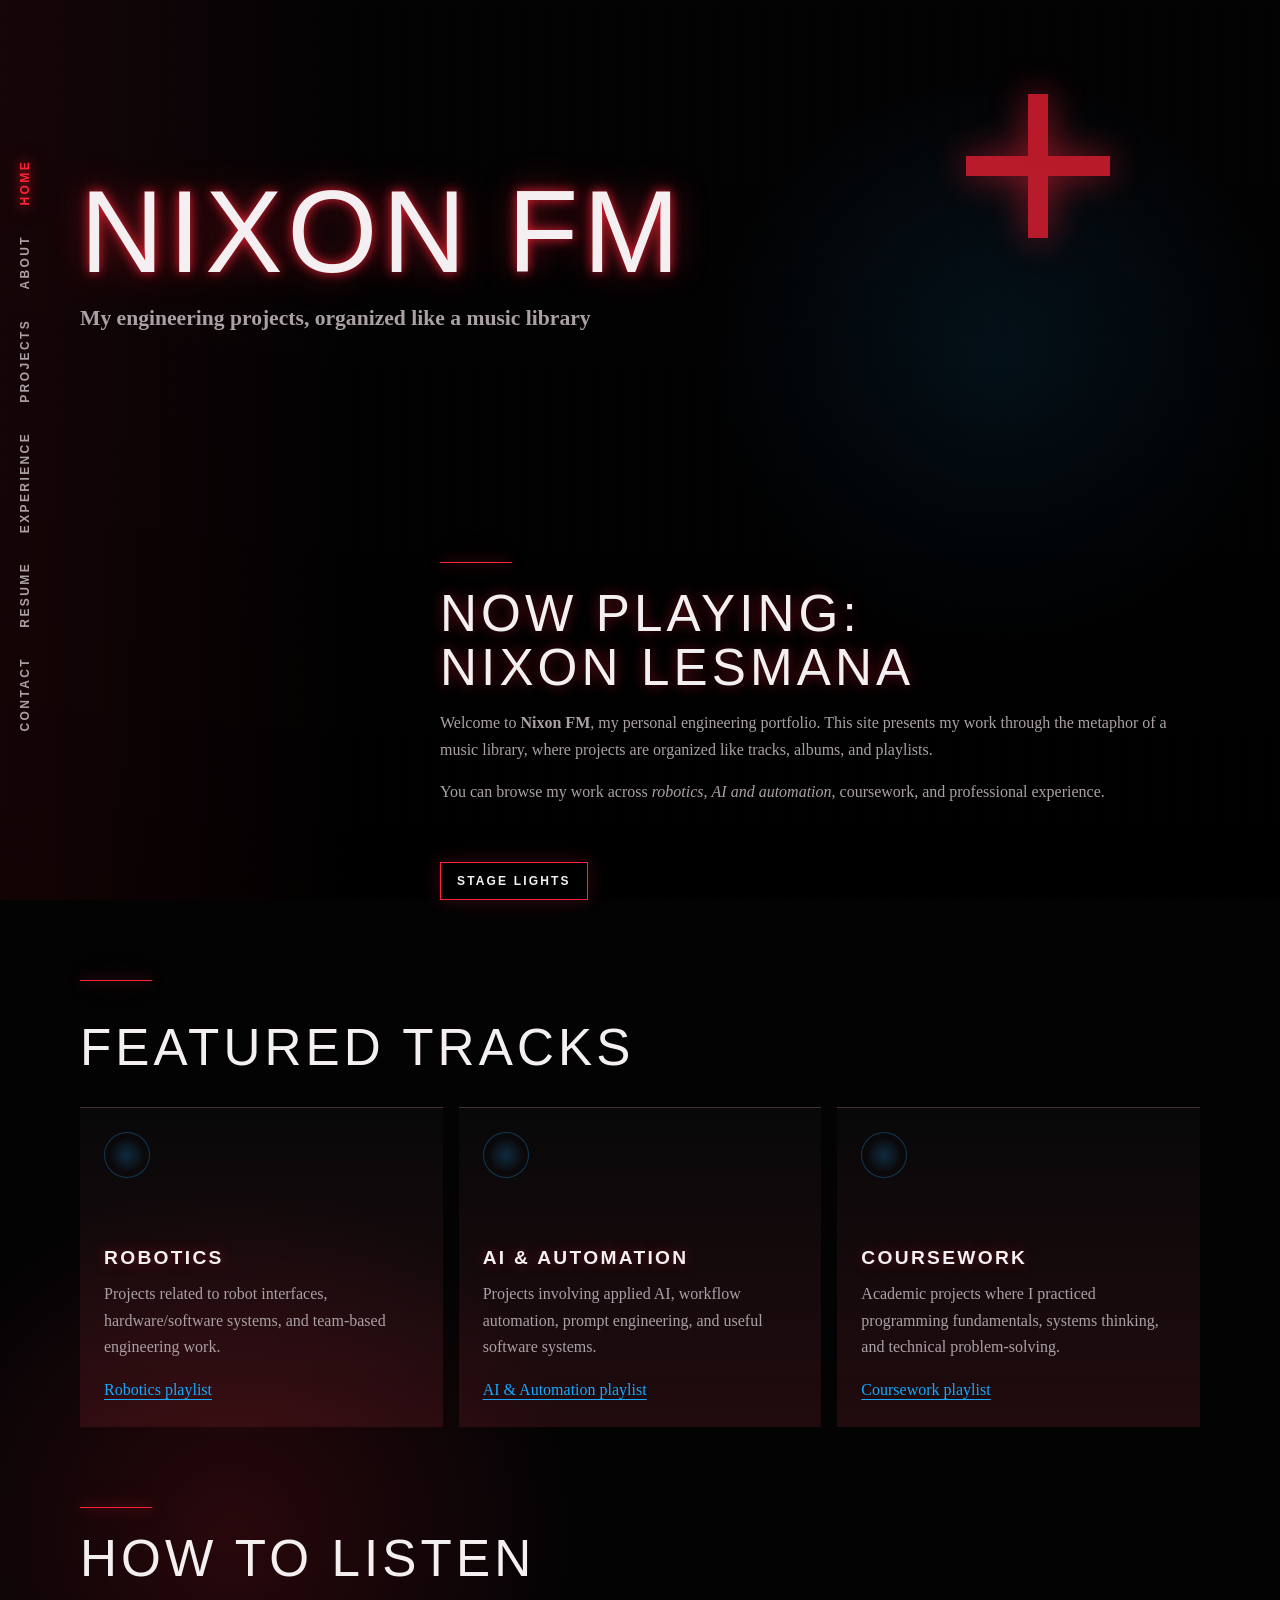
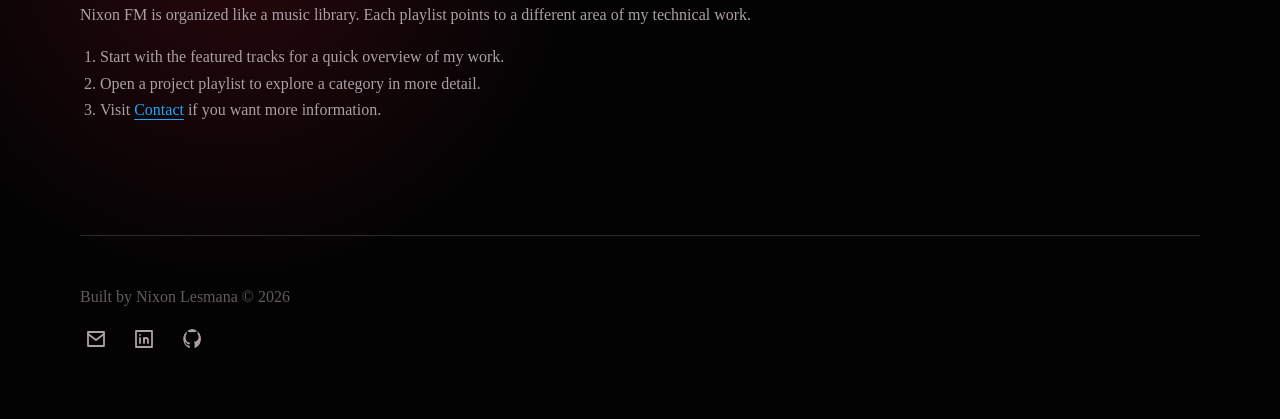
==== commit d649bea7: "Add resume PDF link" ====
--- a/index.html
+++ b/index.html
@@ -23,6 +23,11 @@
                 <li><a href="about.html">About</a></li>
                 <li><a href="projects.html">Projects</a></li>
                 <li><a href="experience.html">Experience</a></li>
+                <li>
+                    <a href="media/NixonLesmana-Resume2026.pdf" target="_blank" rel="noopener noreferrer">
+                        Resume
+                    </a>
+                </li>
                 <li><a href="contact.html">Contact</a></li>
             </ul>
         </nav>
--- a/styles/starboy.css
+++ b/styles/starboy.css
@@ -122,9 +122,9 @@
 nav ul {
     display: flex;
     flex-direction: column;
-    gap: 1.1rem;
+    gap: 1.3rem;
     margin: 0;
-    padding: 0;
+    padding: 0.5rem 0;
     list-style: none;
 }
 
@@ -132,7 +132,7 @@
     display: inline-block;
     color: var(--muted);
     font-family: "Helvetica Neue", Helvetica, Arial, sans-serif;
-    font-size: 0.76rem;
+    font-size: 0.75rem;
     font-weight: 600;
     letter-spacing: 0.2em;
     text-decoration: none;
@@ -502,6 +502,84 @@
     line-height: 1.55;
 }
 
+.experience-card {
+    max-width: 68rem;
+    margin-top: 2rem;
+    padding: 1.5rem;
+    border-top: 1px solid var(--line);
+    background:
+        linear-gradient(180deg, rgba(24, 168, 255, 0.04), rgba(255, 35, 56, 0.07)),
+        rgba(255, 255, 255, 0.025);
+}
+
+.experience-card:first-of-type {
+    margin-top: 0;
+}
+
+.experience-card h3,
+.skill-grid h3 {
+    color: var(--ink);
+    font-size: 1.25rem;
+    font-weight: 600;
+    letter-spacing: 0.14em;
+    text-shadow: 0 0 14px rgba(255, 35, 56, 0.35);
+}
+
+.experience-card p,
+.experience-card ul,
+.experience-meta {
+    max-width: 68rem;
+}
+
+.experience-meta {
+    display: grid;
+    grid-template-columns: 1.1fr 1fr 1fr;
+    gap: 2rem;
+    margin: 1.25rem 0 3rem;
+}
+
+.experience-meta dt {
+    color: var(--dim);
+    font-family: "Helvetica Neue", Helvetica, Arial, sans-serif;
+    font-size: 0.7rem;
+    font-weight: 700;
+    letter-spacing: 0.14em;
+    text-transform: uppercase;
+}
+
+.experience-meta dd {
+    margin: 0;
+    color: var(--muted);
+}
+
+.skill-grid {
+    display: grid;
+    grid-template-columns: repeat(3, minmax(0, 1fr));
+    gap: 1rem;
+}
+
+.skill-grid article {
+    padding: 1.25rem;
+    border-top: 1px solid var(--line);
+    background: rgba(255, 255, 255, 0.025);
+}
+
+.skill-grid ul {
+    display: flex;
+    flex-wrap: wrap;
+    gap: 0.6rem;
+    margin: 1rem 0 0;
+    padding: 0;
+    list-style: none;
+}
+
+.skill-grid li {
+    padding: 0.25rem 0.55rem;
+    border: 1px solid var(--line);
+    color: var(--muted);
+    font-size: 0.9rem;
+}
+
 project-track {
     display: block;
     min-width: 0;
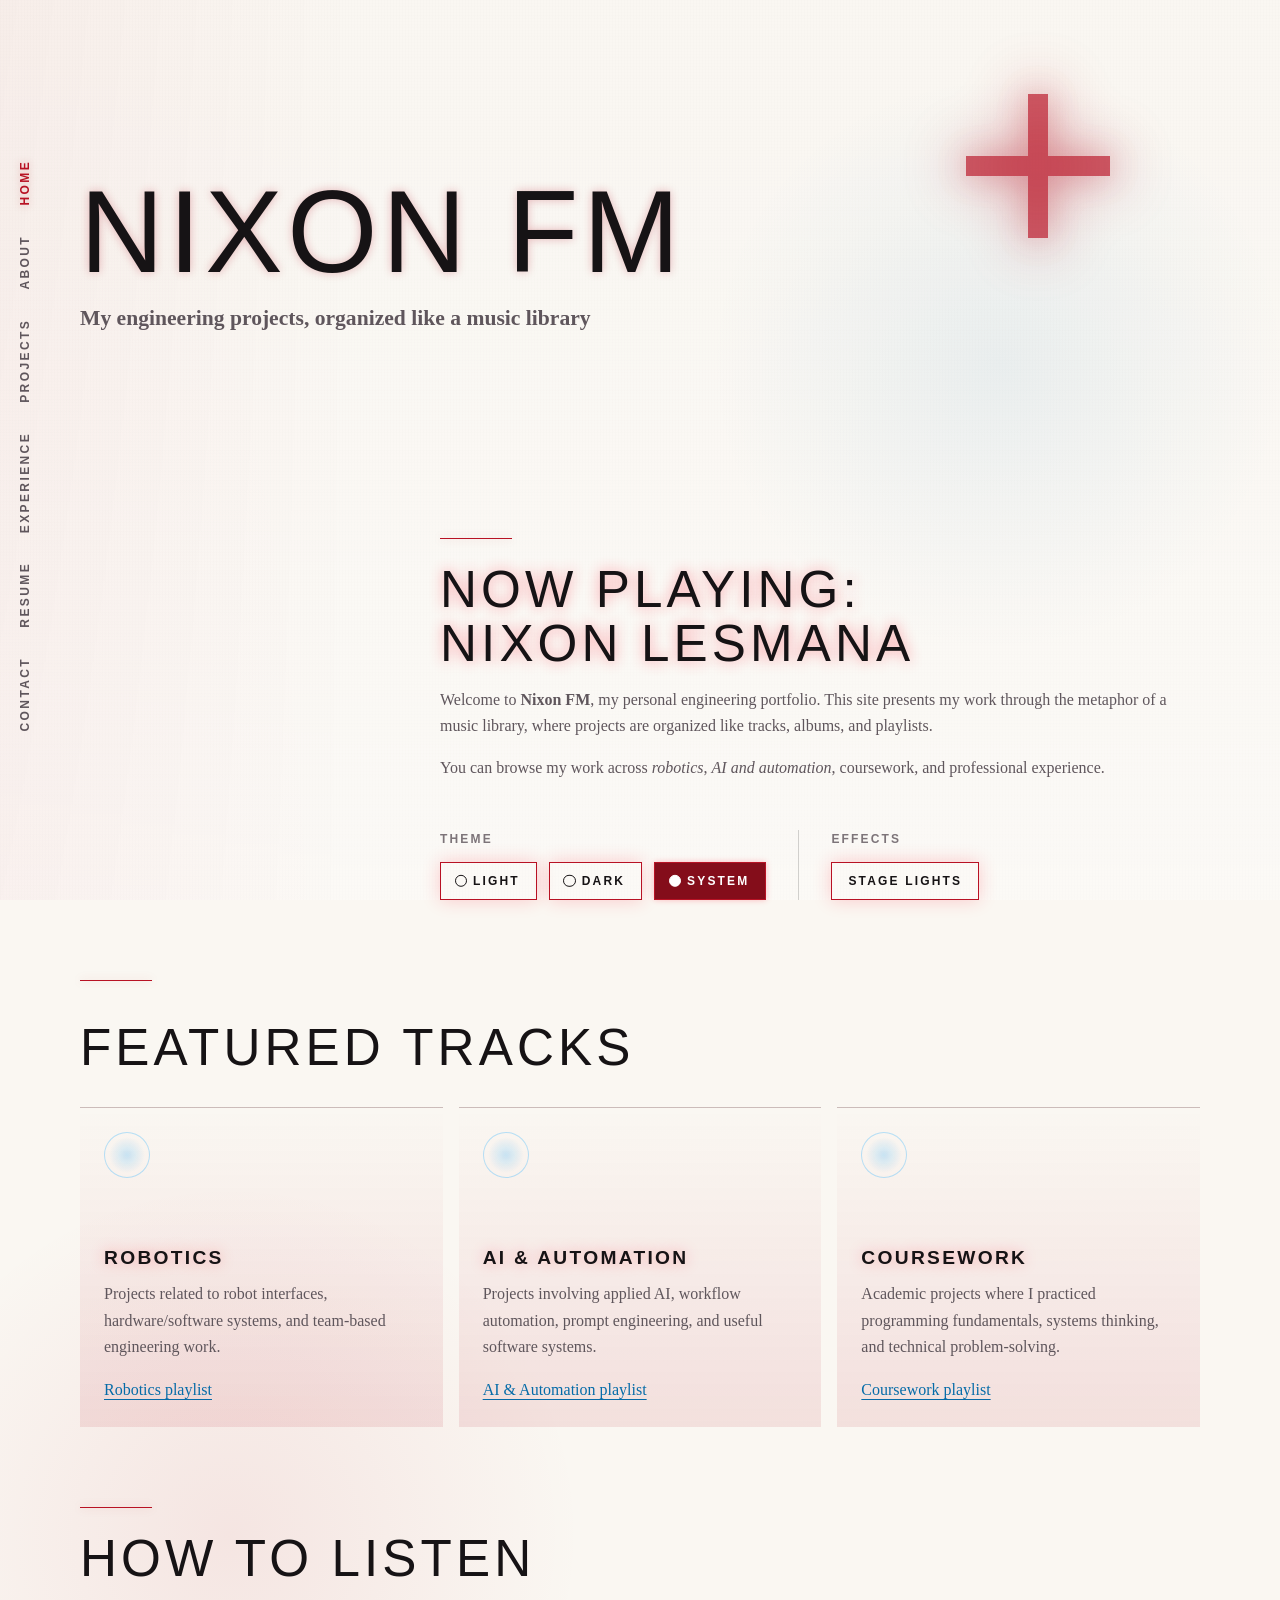
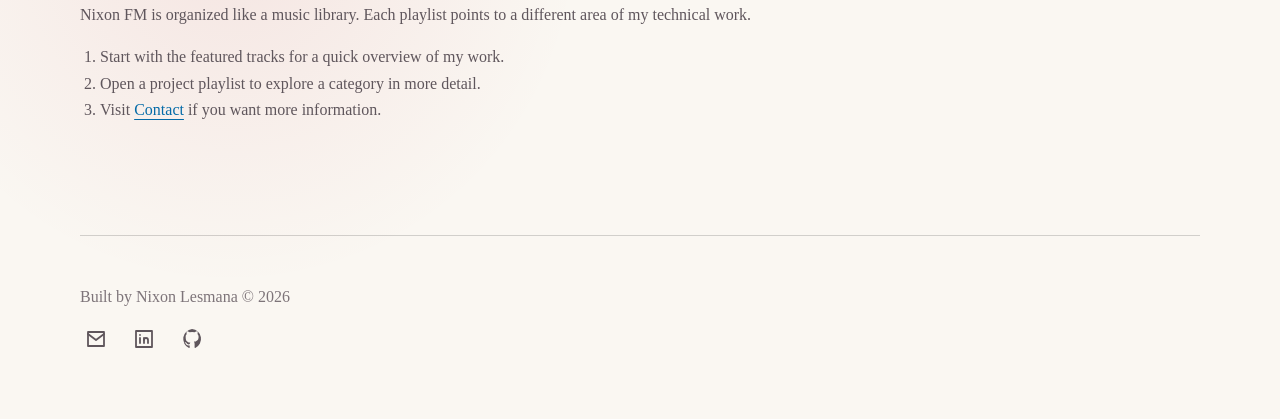
==== commit b31d606f: "Add theme controls" ====
--- a/index.html
+++ b/index.html
@@ -45,10 +45,23 @@
                 You can browse my work across <em>robotics</em>, <em>AI and automation</em>,
                 coursework, and professional experience.
             </p>
-            <button id="stage-light-toggle" type="button" aria-pressed="false">
-                Stage Lights
-            </button>
-            <hello-world></hello-world>
+
+            <aside class="home-controls" aria-label="Display controls">
+                <aside class="theme-control" aria-label="Theme selection">
+                    <p>Theme</p>
+
+                    <div class="theme-picker">
+                        <button type="button" data-theme-option="light">Light</button>
+                        <button type="button" data-theme-option="dark">Dark</button>
+                        <button type="button" data-theme-option="system">System</button>
+                    </div>
+                </aside>
+
+                <aside class="stage-control" aria-label="Visual effects">
+                    <p>Effects</p>
+                    <button type="button" id="stage-light-toggle">Stage Lights</button>
+                </aside>
+            </aside>
         </section>
 
         <section id="featured">
--- a/styles/starboy.css
+++ b/styles/starboy.css
@@ -1,4 +1,5 @@
 :root {
+    color-scheme: light dark;
     --bg: #030304;
     --ink: #f4f0f2;
     --muted: #aaa0a6;
@@ -8,15 +9,61 @@
     --line: rgba(255, 255, 255, 0.16);
     --red-glow: 0 0 12px rgba(255, 35, 56, 0.9), 0 0 36px rgba(255, 35, 56, 0.45);
     --blue-glow: 0 0 18px rgba(24, 168, 255, 0.8), 0 0 42px rgba(24, 168, 255, 0.35);
+    --bg-blue-haze: rgba(24, 168, 255, 0.13);
+    --bg-red-haze: rgba(255, 35, 56, 0.15);
+    --grain-line-a: rgba(255, 255, 255, 0.04);
+    --grain-line-b: rgba(255, 255, 255, 0.03);
+    --side-wash: rgba(255, 35, 56, 0.08);
+    --bottom-wash: rgba(0, 0, 0, 0.82);
     --max: 1120px;
+}
+
+:root[data-theme="light"] {
+    color-scheme: light;
+    --bg: #faf7f2;
+    --ink: #161315;
+    --muted: #5f565c;
+    --dim: #7d7479;
+    --red: #b81224;
+    --blue: #056ba8;
+    --line: rgba(0, 0, 0, 0.16);
+    --red-glow: 0 0 10px rgba(184, 18, 36, 0.28);
+    --blue-glow: 0 0 12px rgba(5, 107, 168, 0.24);
+    --bg-blue-haze: rgba(5, 107, 168, 0.08);
+    --bg-red-haze: rgba(184, 18, 36, 0.08);
+    --grain-line-a: rgba(0, 0, 0, 0.035);
+    --grain-line-b: rgba(0, 0, 0, 0.025);
+    --side-wash: rgba(184, 18, 36, 0.04);
+    --bottom-wash: rgba(255, 255, 255, 0.35);
+}
+
+:root[data-theme="dark"] {
+    color-scheme: dark;
+}
+
+:root[data-theme="light"] header::before {
+    opacity: 0.5;
+    filter: blur(28px);
+}
+
+:root[data-theme="light"] header::after {
+    opacity: 0.68;
+    filter: drop-shadow(0 0 16px rgba(184, 18, 36, 0.42));
+}
+
+:root[data-theme="light"] project-track article,
+:root[data-theme="light"] .experience-card,
+:root[data-theme="light"] .profile-player,
+:root[data-theme="light"] .playlist-links a,
+:root[data-theme="light"] .skill-grid article {
+    border-top-color: var(--line);
+    background:
+        linear-gradient(180deg, transparent, rgba(184, 18, 36, 0.1)),
+        rgba(255, 255, 255, 0.025);
 }
 
 * {
     box-sizing: border-box;
-}
-
-html {
-    color-scheme: dark;
 }
 
 body {
@@ -24,8 +71,8 @@
     min-height: 100vh;
     overflow-x: hidden;
     background:
-        radial-gradient(circle at 78% 18%, rgba(24, 168, 255, 0.13), transparent 18rem),
-        radial-gradient(circle at 18% 76%, rgba(255, 35, 56, 0.15), transparent 22rem),
+        radial-gradient(circle at 78% 18%, var(--bg-blue-haze), transparent 18rem),
+        radial-gradient(circle at 18% 76%, var(--bg-red-haze), transparent 22rem),
         var(--bg);
     color: var(--ink);
     font-family: Georgia, "Times New Roman", serif;
@@ -41,8 +88,8 @@
     pointer-events: none;
     opacity: 0.22;
     background-image:
-        linear-gradient(90deg, rgba(255, 255, 255, 0.04) 1px, transparent 1px),
-        linear-gradient(rgba(255, 255, 255, 0.03) 1px, transparent 1px);
+        linear-gradient(90deg, var(--grain-line-a) 1px, transparent 1px),
+        linear-gradient(var(--grain-line-b) 1px, transparent 1px);
     background-size: 3px 3px;
 }
 
@@ -53,8 +100,8 @@
     z-index: -1;
     pointer-events: none;
     background:
-        linear-gradient(90deg, rgba(255, 35, 56, 0.08), transparent 28%),
-        linear-gradient(180deg, transparent, rgba(0, 0, 0, 0.82));
+        linear-gradient(90deg, var(--side-wash), transparent 28%),
+        linear-gradient(180deg, transparent, var(--bottom-wash));
 }
 
 header,
@@ -72,6 +119,7 @@
     padding: 4rem 0 3rem;
 }
 
+header::before,
 header::after {
     content: "";
     width: 9rem;
@@ -79,11 +127,21 @@
     position: absolute;
     top: 18%;
     right: 8%;
+    pointer-events: none;
     background:
         linear-gradient(var(--red), var(--red)) center / 14% 100% no-repeat,
         linear-gradient(var(--red), var(--red)) center / 100% 14% no-repeat;
+}
+
+header::before {
+    opacity: 0.55;
+    filter: blur(24px);
+    transform: scale(1.08);
+}
+
+header::after {
+    opacity: 0.72;
     filter: drop-shadow(0 0 18px rgba(255, 35, 56, 0.85));
-    opacity: 0.72;
 }
 
 h1,
@@ -389,8 +447,85 @@
     text-shadow: var(--red-glow);
 }
 
+.theme-control {
+    margin-top: 2rem;
+}
+
+.theme-control p {
+    margin-bottom: 0.75rem;
+    color: var(--dim);
+    font-family: "Helvetica Neue", Helvetica, Arial, sans-serif;
+    font-size: 0.75rem;
+    font-weight: 700;
+    letter-spacing: 0.18em;
+    text-transform: uppercase;
+}
+
+.theme-picker {
+    display: flex;
+    flex-wrap: wrap;
+    gap: 0.75rem;
+}
+
+.theme-picker button {
+    position: relative;
+    padding-left: 2rem;
+}
+
+.theme-picker button::before {
+    content: "";
+    width: 0.65rem;
+    height: 0.65rem;
+    position: absolute;
+    left: 0.85rem;
+    top: 50%;
+    transform: translateY(-50%);
+    border: 1px solid currentColor;
+    border-radius: 50%;
+}
+
+.theme-picker button[aria-pressed="true"] {
+    background: color-mix(in srgb, var(--red) 72%, black);
+    color: white;
+    box-shadow: 0 0 6px rgba(255, 35, 56, 0.28);
+    text-shadow: none;
+}
+
+.theme-picker button[aria-pressed="true"]::before {
+    background: currentColor;
+}
+
+.home-controls {
+    display: flex;
+    flex-wrap: wrap;
+    align-items: flex-start;
+    gap: 2rem;
+    max-width: 64rem;
+    margin-top: 2rem;
+}
+
+.home-controls .theme-control {
+    margin-top: 0;
+}
+
+.stage-control {
+    padding-left: 2rem;
+    border-left: 1px solid var(--line);
+}
+
+.stage-control p {
+    margin-bottom: 0.75rem;
+    color: var(--dim);
+    font-family: "Helvetica Neue", Helvetica, Arial, sans-serif;
+    font-size: 0.75rem;
+    font-weight: 700;
+    letter-spacing: 0.18em;
+    text-transform: uppercase;
+}
+
+.theme-picker button,
 #stage-light-toggle {
-    margin-top: 2.5rem;
+    margin-top: 0;
 }
 
 body.stage-lights-on {
@@ -413,10 +548,6 @@
         0 0 12px rgba(255, 255, 255, 0.85),
         0 0 28px rgba(255, 35, 56, 0.85),
         0 0 58px rgba(24, 168, 255, 0.35);
-}
-
-hello-world {
-    display: block;
 }
 
 #featured {
@@ -744,6 +875,7 @@
         padding: 5rem 0 3rem;
     }
 
+    header::before,
     header::after {
         width: 4.5rem;
         height: 4.5rem;
@@ -784,6 +916,22 @@
     #intro {
         min-height: auto;
         margin-left: 0;
+    }
+
+    .home-controls {
+        display: grid;
+        gap: 1.5rem;
+    }
+
+    .home-controls .theme-control {
+        margin-top: 0;
+    }
+
+    .stage-control {
+        padding-left: 0;
+        padding-top: 1.5rem;
+        border-left: 0;
+        border-top: 1px solid var(--line);
     }
 
     #featured,
@@ -804,6 +952,22 @@
 
     project-track article {
         min-height: 15rem;
+    }
+
+    .skill-grid {
+        grid-template-columns: 1fr;
+    }
+
+    .skill-grid article {
+        width: 100%;
+    }
+
+    .skill-grid ul {
+        gap: 0.5rem;
+    }
+
+    .skill-grid li {
+        font-size: 0.85rem;
     }
 }
 
